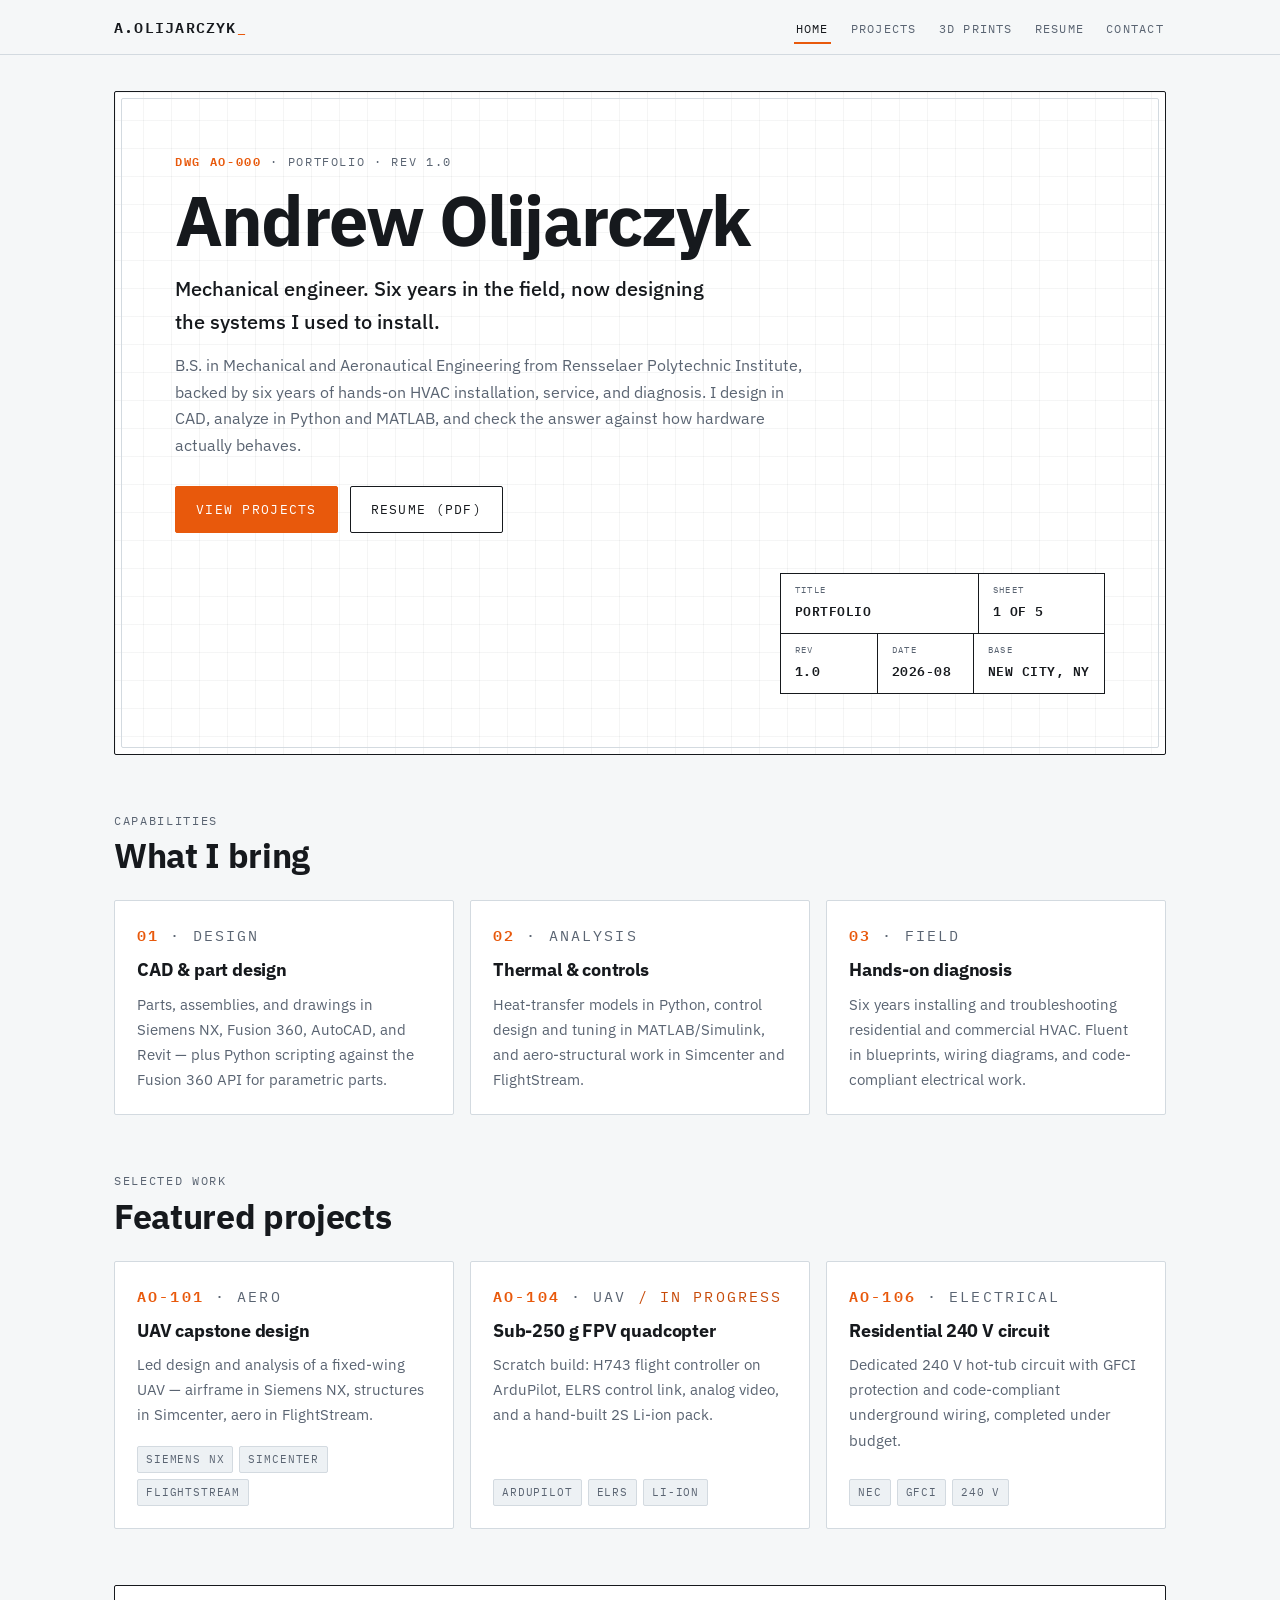
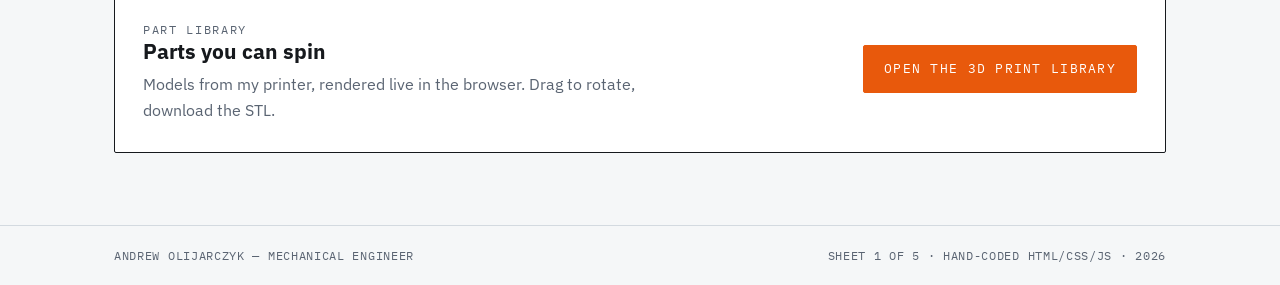
==== index.html @ d4e7cfff "Add files via upload" ====
<!DOCTYPE html>
<html lang="en">
<head>
  <meta charset="UTF-8">
  <meta name="viewport" content="width=device-width, initial-scale=1.0">
  <title>Andrew Olijarczyk — Mechanical Engineer</title>
  <meta name="description" content="Portfolio of Andrew Olijarczyk: mechanical engineer (B.S., RPI) with six years of hands-on HVAC field experience. CAD, thermal analysis, controls, and 3D-printed parts.">
  <link rel="icon" type="image/svg+xml" href="favicon.svg">
  <link rel="preconnect" href="https://fonts.googleapis.com">
  <link rel="preconnect" href="https://fonts.gstatic.com" crossorigin>
  <link href="https://fonts.googleapis.com/css2?family=IBM+Plex+Mono:wght@400;500;600&family=IBM+Plex+Sans:wght@400;500;600;700&display=swap" rel="stylesheet">
  <link rel="stylesheet" href="css/style.css">
</head>
<body>

  <header class="site-header">
    <div class="wrap">
      <a class="wordmark" href="index.html">A.OLIJARCZYK<span>_</span></a>
      <nav class="site-nav" aria-label="Main">
        <ul>
          <li><a class="active" href="index.html" aria-current="page">Home</a></li>
          <li><a href="projects.html">Projects</a></li>
          <li><a href="prints.html">3D Prints</a></li>
          <li><a href="resume.html">Resume</a></li>
          <li><a href="contact.html">Contact</a></li>
        </ul>
      </nav>
    </div>
  </header>

  <main class="wrap">

    <!-- Hero: drawing sheet -->
    <section class="sheet" aria-label="Introduction">
      <p class="eyebrow"><b>DWG AO-000</b> · PORTFOLIO · REV 1.0</p>
      <h1 class="hero-name">Andrew Olijarczyk</h1>
      <p class="hero-role">Mechanical engineer. Six years in the field, now designing the systems I used to install.</p>
      <p class="hero-copy">
        B.S. in Mechanical and Aeronautical Engineering from Rensselaer Polytechnic Institute,
        backed by six years of hands-on HVAC installation, service, and diagnosis.
        I design in CAD, analyze in Python and MATLAB, and check the answer against how hardware actually behaves.
      </p>
      <div class="hero-actions">
        <a class="btn btn-primary" href="projects.html">View projects</a>
        <a class="btn" href="resume/Andrew-Olijarczyk-Resume.pdf" download>Resume (PDF)</a>
      </div>

      <div class="titleblock" aria-label="Title block">
        <div class="tb-row">
          <div class="tb-cell tb-title">
            <span class="tb-label">Title</span>
            <span class="tb-value">PORTFOLIO</span>
          </div>
          <div class="tb-cell">
            <span class="tb-label">Sheet</span>
            <span class="tb-value">1 OF 5</span>
          </div>
        </div>
        <div class="tb-row">
          <div class="tb-cell">
            <span class="tb-label">Rev</span>
            <span class="tb-value">1.0</span>
          </div>
          <div class="tb-cell">
            <span class="tb-label">Date</span>
            <span class="tb-value">2026-08</span>
          </div>
          <div class="tb-cell">
            <span class="tb-label">Base</span>
            <span class="tb-value">NEW CITY, NY</span>
          </div>
        </div>
      </div>
    </section>

    <!-- Capabilities -->
    <section class="section" aria-label="Capabilities">
      <div class="section-head">
        <p class="eyebrow">CAPABILITIES</p>
        <h2>What I bring</h2>
      </div>
      <div class="grid cols-3">
        <div class="card">
          <p class="eyebrow"><b>01</b> · DESIGN</p>
          <h3>CAD &amp; part design</h3>
          <p>Parts, assemblies, and drawings in Siemens NX, Fusion 360, AutoCAD, and Revit — plus Python scripting against the Fusion 360 API for parametric parts.</p>
        </div>
        <div class="card">
          <p class="eyebrow"><b>02</b> · ANALYSIS</p>
          <h3>Thermal &amp; controls</h3>
          <p>Heat-transfer models in Python, control design and tuning in MATLAB/Simulink, and aero-structural work in Simcenter and FlightStream.</p>
        </div>
        <div class="card">
          <p class="eyebrow"><b>03</b> · FIELD</p>
          <h3>Hands-on diagnosis</h3>
          <p>Six years installing and troubleshooting residential and commercial HVAC. Fluent in blueprints, wiring diagrams, and code-compliant electrical work.</p>
        </div>
      </div>
    </section>

    <!-- Featured projects -->
    <section class="section" aria-label="Featured projects">
      <div class="section-head">
        <p class="eyebrow">SELECTED WORK</p>
        <h2>Featured projects</h2>
      </div>
      <div class="grid cols-3">
        <a class="card" href="projects.html">
          <p class="eyebrow"><b>AO-101</b> · AERO</p>
          <h3>UAV capstone design</h3>
          <p>Led design and analysis of a fixed-wing UAV — airframe in Siemens NX, structures in Simcenter, aero in FlightStream.</p>
          <div class="chips"><span class="chip">Siemens NX</span><span class="chip">Simcenter</span><span class="chip">FlightStream</span></div>
        </a>
        <a class="card" href="projects.html">
          <p class="eyebrow"><b>AO-104</b> · UAV <span class="status">/ IN PROGRESS</span></p>
          <h3>Sub-250 g FPV quadcopter</h3>
          <p>Scratch build: H743 flight controller on ArduPilot, ELRS control link, analog video, and a hand-built 2S Li-ion pack.</p>
          <div class="chips"><span class="chip">ArduPilot</span><span class="chip">ELRS</span><span class="chip">Li-ion</span></div>
        </a>
        <a class="card" href="projects.html">
          <p class="eyebrow"><b>AO-106</b> · ELECTRICAL</p>
          <h3>Residential 240 V circuit</h3>
          <p>Dedicated 240 V hot-tub circuit with GFCI protection and code-compliant underground wiring, completed under budget.</p>
          <div class="chips"><span class="chip">NEC</span><span class="chip">GFCI</span><span class="chip">240 V</span></div>
        </a>
      </div>
    </section>

    <!-- 3D prints teaser -->
    <section class="section" aria-label="3D print library">
      <div class="teaser">
        <div>
          <p class="eyebrow">PART LIBRARY</p>
          <h3>Parts you can spin</h3>
          <p>Models from my printer, rendered live in the browser. Drag to rotate, download the STL.</p>
        </div>
        <a class="btn btn-primary" href="prints.html">Open the 3D print library</a>
      </div>
    </section>

  </main>

  <footer class="site-footer">
    <div class="wrap">
      <span>Andrew Olijarczyk — Mechanical Engineer</span>
      <span>Sheet 1 of 5 · Hand-coded HTML/CSS/JS · 2026</span>
    </div>
  </footer>

</body>
</html>
---- css/style.css ----
/* ============================================================
   olijarczyk.com — stylesheet
   Visual system: engineering drawing sheet.
   Cool drafting white, graphite ink, safety orange accent.
   Type: IBM Plex Sans (display/body) + IBM Plex Mono (labels).
   ============================================================ */

:root {
  --bg: #f5f7f8;
  --paper: #ffffff;
  --ink: #16191d;
  --muted: #5a6472;
  --line: #d3dae0;
  --line-strong: #16191d;
  --accent: #e8590c;
  --accent-dark: #c74a08;
  --tint: #edf1f4;
  --mono: "IBM Plex Mono", ui-monospace, SFMono-Regular, Menlo, monospace;
  --sans: "IBM Plex Sans", system-ui, -apple-system, "Segoe UI", sans-serif;
  --radius: 2px;
}

*,
*::before,
*::after {
  box-sizing: border-box;
  margin: 0;
}

html {
  scroll-behavior: smooth;
}

body {
  font-family: var(--sans);
  background: var(--bg);
  color: var(--ink);
  line-height: 1.65;
  -webkit-font-smoothing: antialiased;
}

img,
svg,
canvas {
  display: block;
  max-width: 100%;
}

h1, h2, h3, h4, h5 {
  line-height: 1.2;
  font-weight: 700;
}

:focus-visible {
  outline: 2px solid var(--accent);
  outline-offset: 2px;
}

::selection {
  background: #f8c9a8;
}

[hidden] {
  display: none !important;
}

.wrap {
  max-width: 1100px;
  margin-inline: auto;
  padding-inline: 24px;
}

/* ---------- header / nav ---------- */

.site-header {
  border-bottom: 1px solid var(--line);
}

.site-header .wrap {
  display: flex;
  align-items: center;
  justify-content: space-between;
  gap: 10px 20px;
  padding-block: 14px;
  flex-wrap: wrap;
}

.wordmark {
  font-family: var(--mono);
  font-weight: 600;
  font-size: 0.95rem;
  letter-spacing: 0.08em;
  text-decoration: none;
  color: var(--ink);
}

.wordmark span {
  color: var(--accent);
}

.site-nav ul {
  display: flex;
  gap: 4px 18px;
  list-style: none;
  padding: 0;
  flex-wrap: wrap;
}

.site-nav a {
  font-family: var(--mono);
  font-size: 0.78rem;
  text-transform: uppercase;
  letter-spacing: 0.1em;
  text-decoration: none;
  color: var(--muted);
  padding: 6px 2px;
  border-bottom: 2px solid transparent;
}

.site-nav a:hover {
  color: var(--ink);
}

.site-nav a.active {
  color: var(--ink);
  border-bottom-color: var(--accent);
}

/* ---------- footer ---------- */

.site-footer {
  border-top: 1px solid var(--line);
  margin-top: 72px;
}

.site-footer .wrap {
  display: flex;
  justify-content: space-between;
  gap: 8px 24px;
  flex-wrap: wrap;
  padding-block: 20px;
  font-family: var(--mono);
  font-size: 0.72rem;
  letter-spacing: 0.06em;
  text-transform: uppercase;
  color: var(--muted);
}

/* ---------- shared text pieces ---------- */

.eyebrow {
  font-family: var(--mono);
  font-size: 0.74rem;
  text-transform: uppercase;
  letter-spacing: 0.14em;
  color: var(--muted);
}

.eyebrow b {
  color: var(--accent);
  font-weight: 600;
}

.eyebrow .status {
  color: var(--accent-dark);
}

.lede {
  color: var(--muted);
  max-width: 62ch;
}

.text-link {
  color: var(--accent-dark);
  text-decoration: underline;
  text-underline-offset: 3px;
}

.text-link:hover {
  color: var(--ink);
}

.section {
  padding-top: 56px;
}

.section-head h2 {
  font-size: clamp(1.6rem, 3vw, 2.1rem);
  letter-spacing: -0.01em;
  margin-top: 6px;
}

.section-head .lede {
  margin-top: 10px;
}

.section-head {
  margin-bottom: 24px;
}

/* ---------- hero: the drawing sheet ---------- */

.sheet {
  position: relative;
  margin-top: 36px;
  border: 1.5px solid var(--line-strong);
  border-radius: var(--radius);
  background-color: var(--paper);
  background-image:
    linear-gradient(rgba(22, 25, 29, 0.045) 1px, transparent 1px),
    linear-gradient(90deg, rgba(22, 25, 29, 0.045) 1px, transparent 1px);
  background-size: 28px 28px;
  padding: clamp(28px, 6vw, 60px);
}

.sheet::before {
  content: "";
  position: absolute;
  inset: 6px;
  border: 1px solid var(--line);
  border-radius: var(--radius);
  pointer-events: none;
}

.hero-name {
  font-size: clamp(2.5rem, 7vw, 4.4rem);
  line-height: 1.03;
  letter-spacing: -0.025em;
  margin-top: 12px;
}

.hero-role {
  margin-top: 16px;
  font-size: clamp(1.05rem, 2vw, 1.25rem);
  font-weight: 500;
  max-width: 46ch;
}

.hero-copy {
  margin-top: 14px;
  color: var(--muted);
  max-width: 64ch;
}

.hero-actions {
  display: flex;
  gap: 12px;
  margin-top: 28px;
  flex-wrap: wrap;
  position: relative;
  z-index: 1;
}

/* title block — bottom-right corner, like a real drawing */

.titleblock {
  margin-top: 40px;
  margin-left: auto;
  width: fit-content;
  max-width: 100%;
  border: 1.5px solid var(--line-strong);
  background: var(--paper);
  position: relative;
  z-index: 1;
}

.tb-row {
  display: flex;
}

.tb-row + .tb-row {
  border-top: 1px solid var(--line-strong);
}

.tb-cell {
  flex: 1 1 auto;
  min-width: 96px;
  padding: 8px 14px 9px;
}

.tb-cell + .tb-cell {
  border-left: 1px solid var(--line-strong);
}

.tb-title {
  flex: 2 1 auto;
}

.tb-label {
  display: block;
  font-family: var(--mono);
  font-size: 0.58rem;
  letter-spacing: 0.14em;
  text-transform: uppercase;
  color: var(--muted);
}

.tb-value {
  font-family: var(--mono);
  font-size: 0.8rem;
  font-weight: 600;
  letter-spacing: 0.04em;
  white-space: nowrap;
}

/* ---------- buttons ---------- */

.btn {
  display: inline-block;
  font-family: var(--mono);
  font-size: 0.8rem;
  text-transform: uppercase;
  letter-spacing: 0.1em;
  padding: 12px 20px;
  border: 1.5px solid var(--ink);
  border-radius: var(--radius);
  color: var(--ink);
  text-decoration: none;
  background: var(--paper);
  cursor: pointer;
  transition: background 0.15s, color 0.15s, border-color 0.15s;
}

.btn:hover {
  background: var(--ink);
  color: #fff;
}

.btn-primary {
  background: var(--accent);
  border-color: var(--accent);
  color: #fff;
}

.btn-primary:hover {
  background: var(--accent-dark);
  border-color: var(--accent-dark);
  color: #fff;
}

/* ---------- cards + grids ---------- */

.grid {
  display: grid;
  gap: 16px;
}

.cols-3 {
  grid-template-columns: repeat(3, 1fr);
}

.cols-2 {
  grid-template-columns: repeat(2, 1fr);
}

.card {
  border: 1px solid var(--line);
  background: var(--paper);
  border-radius: var(--radius);
  padding: 22px;
  display: flex;
  flex-direction: column;
  gap: 10px;
}

a.card {
  text-decoration: none;
  color: inherit;
  transition: transform 0.15s, border-color 0.15s, box-shadow 0.15s;
}

a.card:hover {
  border-color: var(--ink);
  transform: translateY(-2px);
  box-shadow: 0 6px 16px rgba(22, 25, 29, 0.08);
}

.card h3 {
  font-size: 1.12rem;
  letter-spacing: -0.01em;
  line-height: 1.3;
}

.card p {
  color: var(--muted);
  font-size: 0.95rem;
}

.chips {
  display: flex;
  flex-wrap: wrap;
  gap: 6px;
  margin-top: auto;
  padding-top: 8px;
}

.chip {
  font-family: var(--mono);
  font-size: 0.66rem;
  text-transform: uppercase;
  letter-spacing: 0.08em;
  border: 1px solid var(--line);
  background: var(--tint);
  padding: 4px 8px;
  border-radius: var(--radius);
  color: var(--muted);
}

/* wide banner card */

.teaser {
  border: 1.5px solid var(--line-strong);
  background: var(--paper);
  border-radius: var(--radius);
  padding: 28px;
  display: flex;
  justify-content: space-between;
  align-items: center;
  gap: 16px 24px;
  flex-wrap: wrap;
}

.teaser h3 {
  font-size: 1.3rem;
}

.teaser p {
  color: var(--muted);
  max-width: 52ch;
  margin-top: 6px;
}

/* ---------- 3D prints page ---------- */

.prints-layout {
  display: grid;
  grid-template-columns: minmax(0, 1fr) 300px;
  gap: 20px;
  margin-top: 4px;
  align-items: start;
}

.viewer-pane {
  border: 1.5px solid var(--line-strong);
  background: var(--paper);
  border-radius: var(--radius);
  overflow: hidden;
}

.stage {
  position: relative;
  aspect-ratio: 4 / 3;
  background-image:
    linear-gradient(rgba(22, 25, 29, 0.04) 1px, transparent 1px),
    linear-gradient(90deg, rgba(22, 25, 29, 0.04) 1px, transparent 1px);
  background-size: 28px 28px;
}

.stage canvas {
  width: 100%;
  height: 100%;
}

.viewer-msg {
  position: absolute;
  inset: 0;
  display: flex;
  align-items: center;
  justify-content: center;
  text-align: center;
  padding: 24px;
  font-family: var(--mono);
  font-size: 0.8rem;
  line-height: 1.7;
  color: var(--muted);
  background: var(--paper);
}

.viewer-hint {
  position: absolute;
  left: 12px;
  bottom: 10px;
  font-family: var(--mono);
  font-size: 0.62rem;
  text-transform: uppercase;
  letter-spacing: 0.1em;
  color: var(--muted);
  pointer-events: none;
}

.viewer-meta {
  border-top: 1px solid var(--line);
  padding: 18px 20px;
  display: flex;
  justify-content: space-between;
  align-items: flex-start;
  gap: 14px 20px;
  flex-wrap: wrap;
}

.viewer-meta h3 {
  font-size: 1.05rem;
}

.m-mat {
  display: block;
  font-family: var(--mono);
  font-size: 0.68rem;
  text-transform: uppercase;
  letter-spacing: 0.1em;
  color: var(--accent-dark);
  margin-top: 5px;
}

.viewer-meta p {
  color: var(--muted);
  font-size: 0.92rem;
  margin-top: 8px;
  max-width: 48ch;
}

.model-list {
  display: flex;
  flex-direction: column;
  gap: 10px;
}

.model-btn {
  text-align: left;
  font: inherit;
  background: var(--paper);
  border: 1px solid var(--line);
  border-radius: var(--radius);
  padding: 14px 16px;
  cursor: pointer;
  transition: border-color 0.15s;
}

.model-btn:hover {
  border-color: var(--ink);
}

.model-btn.active {
  border-color: var(--accent);
  box-shadow: inset 3px 0 0 var(--accent);
}

.mb-name {
  display: block;
  font-weight: 600;
  font-size: 0.95rem;
}

.mb-file {
  display: block;
  font-family: var(--mono);
  font-size: 0.66rem;
  color: var(--muted);
  margin-top: 3px;
  letter-spacing: 0.05em;
}

/* ---------- resume page ---------- */

.resume-head {
  display: flex;
  justify-content: space-between;
  align-items: flex-end;
  gap: 16px;
  flex-wrap: wrap;
  margin-bottom: 8px;
}

.resume-contactline {
  margin-top: 10px;
  font-family: var(--mono);
  font-size: 0.78rem;
  letter-spacing: 0.05em;
  color: var(--muted);
}

.resume-grid {
  display: grid;
  grid-template-columns: minmax(0, 1fr) 280px;
  gap: 36px;
  margin-top: 28px;
  align-items: start;
}

.r-block + .r-block {
  margin-top: 36px;
}

.r-block h3 {
  font-family: var(--mono);
  font-size: 0.78rem;
  font-weight: 600;
  text-transform: uppercase;
  letter-spacing: 0.14em;
  border-bottom: 1.5px solid var(--line-strong);
  padding-bottom: 8px;
  margin-bottom: 16px;
}

.r-entry + .r-entry {
  margin-top: 24px;
}

.r-top {
  display: flex;
  justify-content: space-between;
  align-items: baseline;
  gap: 8px 16px;
  flex-wrap: wrap;
}

.r-entry h4 {
  font-size: 1.05rem;
}

.r-where {
  color: var(--muted);
  font-size: 0.95rem;
  margin-top: 2px;
}

.r-date {
  font-family: var(--mono);
  font-size: 0.72rem;
  color: var(--muted);
  letter-spacing: 0.06em;
  white-space: nowrap;
}

.r-entry ul {
  margin: 10px 0 0 18px;
  padding: 0;
  color: var(--muted);
  font-size: 0.95rem;
  display: grid;
  gap: 6px;
}

.aside-card {
  border: 1px solid var(--line);
  background: var(--paper);
  border-radius: var(--radius);
  padding: 20px;
}

.skill-group + .skill-group {
  margin-top: 18px;
}

.skill-group h5 {
  font-family: var(--mono);
  font-size: 0.68rem;
  font-weight: 600;
  text-transform: uppercase;
  letter-spacing: 0.12em;
  color: var(--muted);
  margin-bottom: 8px;
}

.skill-group p {
  font-size: 0.92rem;
}

/* ---------- contact page ---------- */

.contact-grid {
  display: grid;
  grid-template-columns: 1fr 1fr;
  gap: 16px;
  margin-top: 4px;
}

.big-mail {
  font-size: 1.15rem;
  font-weight: 600;
  word-break: break-all;
}

/* ---------- responsive ---------- */

@media (max-width: 940px) {
  .cols-3 {
    grid-template-columns: 1fr 1fr;
  }
  .prints-layout,
  .resume-grid {
    grid-template-columns: 1fr;
  }
}

@media (max-width: 680px) {
  .cols-3,
  .cols-2,
  .contact-grid {
    grid-template-columns: 1fr;
  }
  .titleblock {
    width: 100%;
  }
  .tb-cell {
    min-width: 0;
    padding: 7px 10px;
  }
  .tb-value {
    font-size: 0.72rem;
    white-space: normal;
  }
  .site-footer .wrap {
    flex-direction: column;
    gap: 4px;
  }
}

@media (prefers-reduced-motion: reduce) {
  html {
    scroll-behavior: auto;
  }
  * {
    transition: none !important;
    animation: none !important;
  }
}
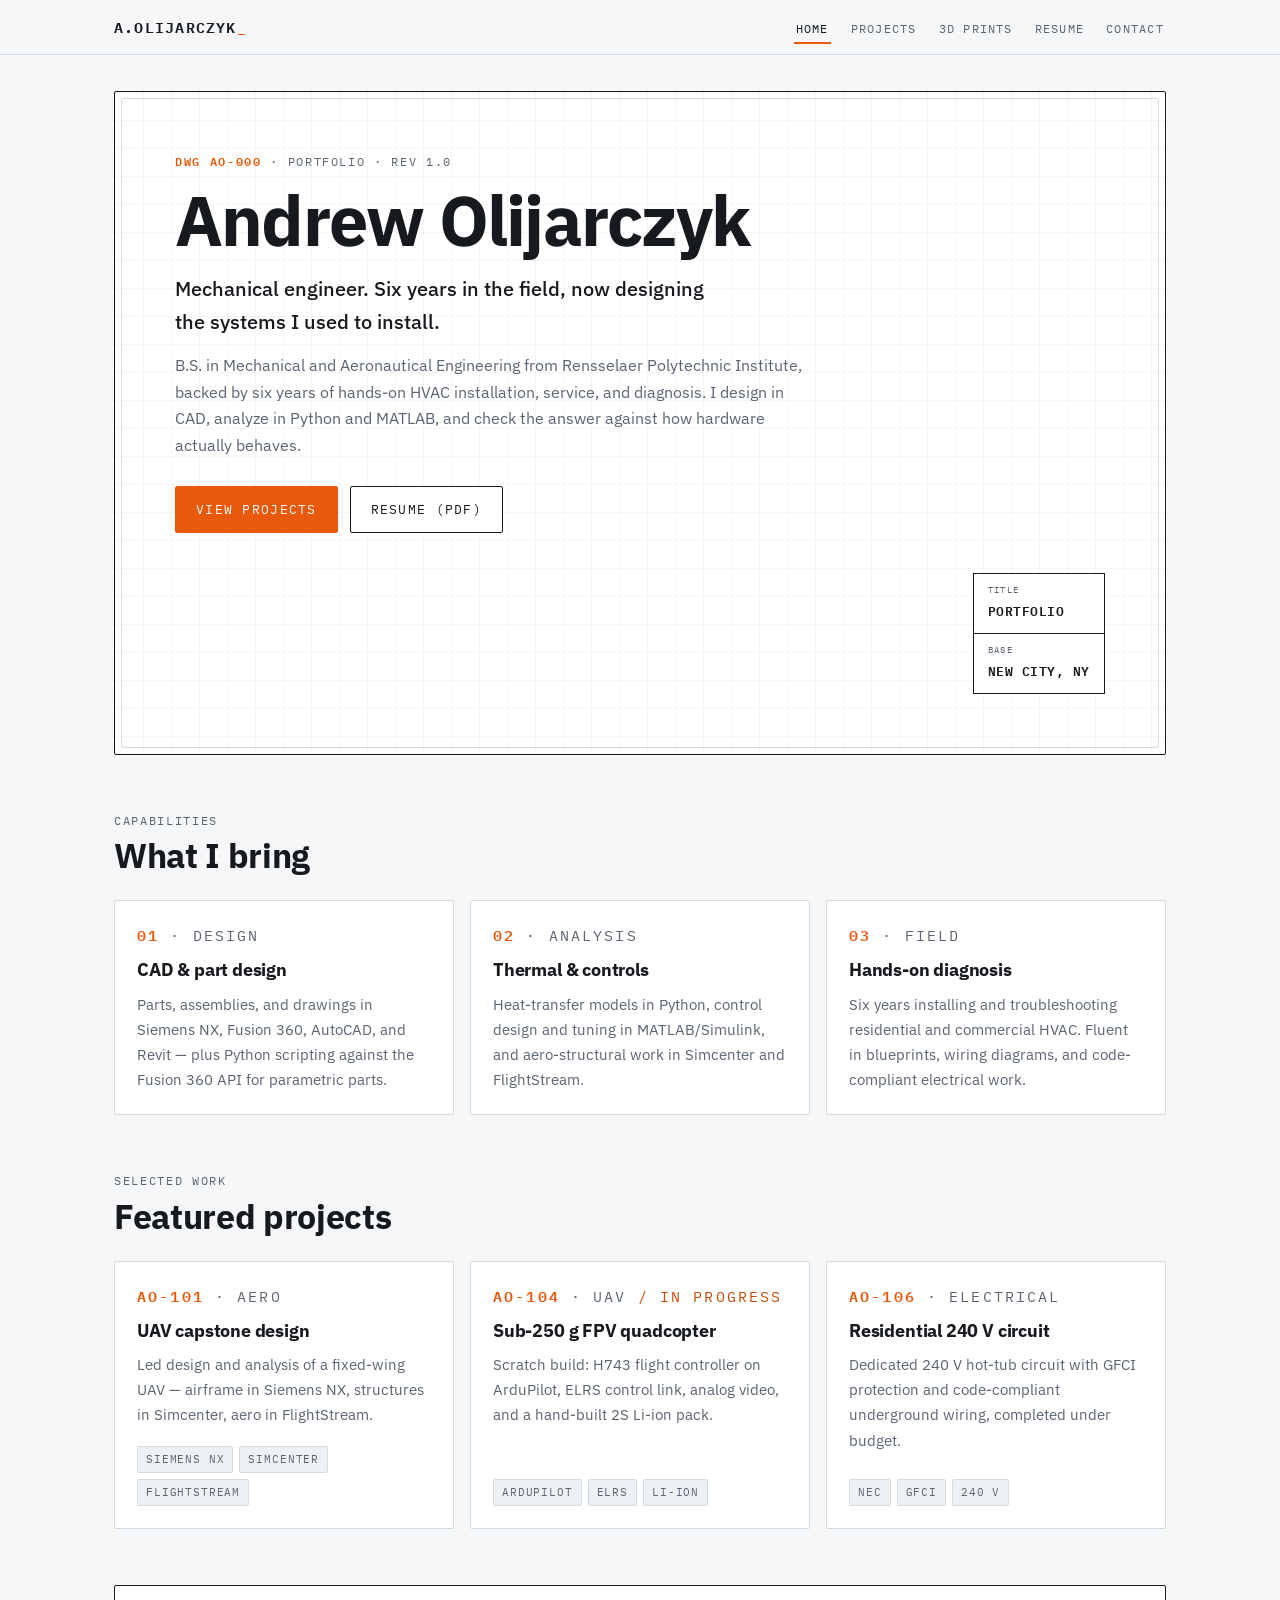
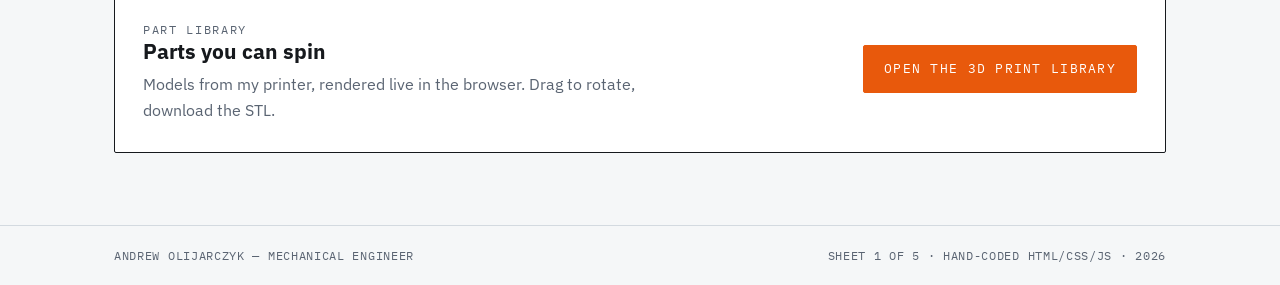
==== commit 001dcf72: "Update resume and add UAV capstone report Swap in the latest resume PDF, link the Angel One final de" ====
--- a/index.html
+++ b/index.html
@@ -51,20 +51,8 @@
             <span class="tb-label">Title</span>
             <span class="tb-value">PORTFOLIO</span>
           </div>
-          <div class="tb-cell">
-            <span class="tb-label">Sheet</span>
-            <span class="tb-value">1 OF 5</span>
-          </div>
         </div>
         <div class="tb-row">
-          <div class="tb-cell">
-            <span class="tb-label">Rev</span>
-            <span class="tb-value">1.0</span>
-          </div>
-          <div class="tb-cell">
-            <span class="tb-label">Date</span>
-            <span class="tb-value">2026-08</span>
-          </div>
           <div class="tb-cell">
             <span class="tb-label">Base</span>
             <span class="tb-value">NEW CITY, NY</span>
